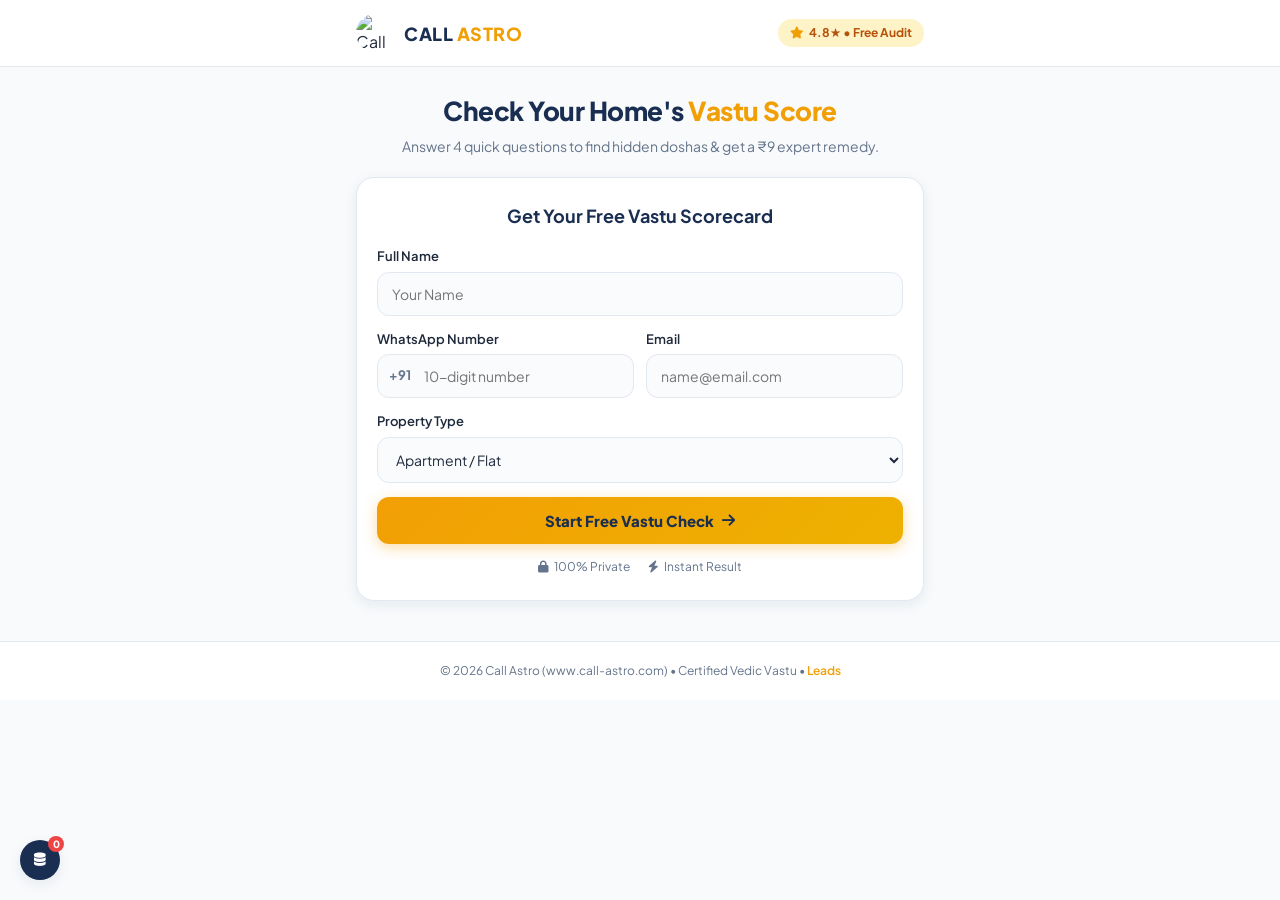
==== index.html @ 2cf06d89 "Initial commit: Call Astro high-converting Vastu landing page" ====
<!DOCTYPE html>
<html lang="en">
<head>
  <meta charset="UTF-8" />
  <meta name="viewport" content="width=device-width, initial-scale=1.0" />
  <title>Call Astro - Free Home Vastu Check</title>
  <meta name="description" content="Instant 60-second Home Vastu Score & Expert Astrologer Remedy for ₹9." />
  
  <link rel="icon" type="image/png" href="https://www.call-astro.com/public/images/Frame%208496.png" />
  
  <!-- Modern Clean Google Font -->
  <link rel="preconnect" href="https://fonts.googleapis.com">
  <link rel="preconnect" href="https://fonts.gstatic.com" crossorigin>
  <link href="https://fonts.googleapis.com/css2?family=Plus+Jakarta+Sans:wght@500;600;700;800&display=swap" rel="stylesheet">
  
  <link rel="stylesheet" href="https://cdnjs.cloudflare.com/ajax/libs/font-awesome/6.5.1/css/all.min.css" />
  <link rel="stylesheet" href="style.css" />
</head>
<body>

  <!-- Minimal Header -->
  <header class="main-header">
    <div class="container header-inner">
      <div class="brand-logo">
        <img src="https://www.call-astro.com/public/images/Frame%208496.png" alt="Call Astro" class="brand-emblem-icon" />
        <span class="brand-name">CALL <span>ASTRO</span></span>
      </div>
      <div class="header-pill">
        <i class="fa-solid fa-star text-gold"></i> 4.8★ • Free Audit
      </div>
    </div>
  </header>

  <!-- Main Funnel Container -->
  <main class="main-content">
    <div class="container">
      
      <!-- Minimal Hero -->
      <section class="hero-intro text-center">
        <h1 class="hero-title">Check Your Home's <span class="highlight-gold">Vastu Score</span></h1>
        <p class="hero-subtitle">Answer 4 quick questions to find hidden doshas & get a ₹9 expert remedy.</p>
      </section>

      <!-- FUNNEL CARD -->
      <div class="funnel-card" id="funnelCard">

        <!-- STEP 1: LEAD CAPTURE -->
        <div class="step-view active" id="step1View">
          <div class="step-header text-center">
            <h2>Get Your Free Vastu Scorecard</h2>
          </div>

          <form id="leadCaptureForm" class="lead-form" novalidate>
            <div class="form-group">
              <label for="userName">Full Name</label>
              <input type="text" id="userName" name="name" placeholder="Your Name" required />
              <div class="field-error" id="nameError">Please enter your name</div>
            </div>

            <div class="form-row">
              <div class="form-group flex-1">
                <label for="userMobile">WhatsApp Number</label>
                <div class="phone-input-wrapper">
                  <span class="country-prefix">+91</span>
                  <input type="tel" id="userMobile" name="mobile" placeholder="10-digit number" maxlength="10" required />
                </div>
                <div class="field-error" id="mobileError">Enter valid 10-digit number</div>
              </div>

              <div class="form-group flex-1">
                <label for="userEmail">Email</label>
                <input type="email" id="userEmail" name="email" placeholder="name@email.com" required />
                <div class="field-error" id="emailError">Enter valid email</div>
              </div>
            </div>

            <div class="form-group">
              <label for="propertyType">Property Type</label>
              <select id="propertyType" name="propertyType">
                <option value="Apartment / Flat">Apartment / Flat</option>
                <option value="Independent House">Independent House</option>
                <option value="Rented Home">Rented Home</option>
                <option value="Office / Shop">Office / Commercial</option>
              </select>
            </div>

            <button type="submit" class="btn-primary" id="btnSubmitLead">
              <span>Start Free Vastu Check</span>
              <i class="fa-solid fa-arrow-right"></i>
            </button>

            <div class="form-guarantees text-center">
              <span><i class="fa-solid fa-lock"></i> 100% Private</span>
              <span><i class="fa-solid fa-bolt"></i> Instant Result</span>
            </div>
          </form>
        </div>

        <!-- STEP 2: QUESTIONS -->
        <div class="step-view" id="step2View">
          
          <div class="quiz-progress-bar">
            <div class="progress-info">
              <span id="questionStepLabel">Question 1 of 4</span>
              <span id="progressPercentage">25%</span>
            </div>
            <div class="progress-track">
              <div class="progress-fill" id="progressFill" style="width: 25%;"></div>
            </div>
          </div>

          <!-- Q1 -->
          <div class="question-container active" data-qindex="1">
            <div class="q-header">
              <h3>1. Which direction does your Main Entrance face?</h3>
            </div>
            <div class="options-grid">
              <button type="button" class="option-card" data-key="entrance" data-score="18" data-val="North / North-East">
                <i class="fa-solid fa-compass opt-icon"></i>
                <span>North / North-East</span>
              </button>
              <button type="button" class="option-card" data-key="entrance" data-score="15" data-val="East">
                <i class="fa-solid fa-sun opt-icon"></i>
                <span>East</span>
              </button>
              <button type="button" class="option-card" data-key="entrance" data-score="6" data-val="South / South-East">
                <i class="fa-solid fa-fire opt-icon"></i>
                <span>South / South-East</span>
              </button>
              <button type="button" class="option-card" data-key="entrance" data-score="4" data-val="South-West">
                <i class="fa-solid fa-triangle-exclamation opt-icon"></i>
                <span>South-West</span>
              </button>
              <button type="button" class="option-card" data-key="entrance" data-score="10" data-val="West / North-West">
                <i class="fa-solid fa-wind opt-icon"></i>
                <span>West / North-West</span>
              </button>
              <button type="button" class="option-card" data-key="entrance" data-score="8" data-val="Not Sure">
                <i class="fa-solid fa-circle-question opt-icon"></i>
                <span>Not Sure</span>
              </button>
            </div>
          </div>

          <!-- Q2 -->
          <div class="question-container" data-qindex="2">
            <div class="q-header">
              <h3>2. Where is your Kitchen (Cooking Stove)?</h3>
            </div>
            <div class="options-grid">
              <button type="button" class="option-card" data-key="kitchen" data-score="20" data-val="South-East (Agni)">
                <i class="fa-solid fa-fire-burner opt-icon"></i>
                <span>South-East (Agni Zone)</span>
              </button>
              <button type="button" class="option-card" data-key="kitchen" data-score="12" data-val="North-West">
                <i class="fa-solid fa-wind opt-icon"></i>
                <span>North-West</span>
              </button>
              <button type="button" class="option-card" data-key="kitchen" data-score="4" data-val="North-East">
                <i class="fa-solid fa-faucet-drip opt-icon"></i>
                <span>North-East (Water Zone)</span>
              </button>
              <button type="button" class="option-card" data-key="kitchen" data-score="5" data-val="South-West">
                <i class="fa-solid fa-triangle-exclamation opt-icon"></i>
                <span>South-West</span>
              </button>
              <button type="button" class="option-card" data-key="kitchen" data-score="8" data-val="Center / Other">
                <i class="fa-solid fa-circle-dot opt-icon"></i>
                <span>Center / Other</span>
              </button>
            </div>
          </div>

          <!-- Q3 -->
          <div class="question-container" data-qindex="3">
            <div class="q-header">
              <h3>3. Where is your Master Bedroom?</h3>
            </div>
            <div class="options-grid">
              <button type="button" class="option-card" data-key="bedroom" data-score="20" data-val="South-West">
                <i class="fa-solid fa-bed opt-icon"></i>
                <span>South-West (Stability)</span>
              </button>
              <button type="button" class="option-card" data-key="bedroom" data-score="14" data-val="South or West">
                <i class="fa-solid fa-shield opt-icon"></i>
                <span>South or West</span>
              </button>
              <button type="button" class="option-card" data-key="bedroom" data-score="5" data-val="North-East">
                <i class="fa-solid fa-cloud-bolt opt-icon"></i>
                <span>North-East</span>
              </button>
              <button type="button" class="option-card" data-key="bedroom" data-score="8" data-val="South-East">
                <i class="fa-solid fa-fire opt-icon"></i>
                <span>South-East</span>
              </button>
              <button type="button" class="option-card" data-key="bedroom" data-score="10" data-val="North-West">
                <i class="fa-solid fa-person-walking opt-icon"></i>
                <span>North-West</span>
              </button>
            </div>
          </div>

          <!-- Q4 -->
          <div class="question-container" data-qindex="4">
            <div class="q-header">
              <h3>4. What is your biggest concern in this house?</h3>
            </div>
            <div class="options-grid">
              <button type="button" class="option-card" data-key="issue" data-score="5" data-val="Money Blockage">
                <i class="fa-solid fa-wallet opt-icon"></i>
                <span>Money Blockage & Cash Drain</span>
              </button>
              <button type="button" class="option-card" data-key="issue" data-score="6" data-val="Health / Sleep">
                <i class="fa-solid fa-heart-pulse opt-icon"></i>
                <span>Health & Sleep Issues</span>
              </button>
              <button type="button" class="option-card" data-key="issue" data-score="7" data-val="Family Arguments">
                <i class="fa-solid fa-people-arrows opt-icon"></i>
                <span>Frequent Arguments & Stress</span>
              </button>
              <button type="button" class="option-card" data-key="issue" data-score="8" data-val="Career Stagnation">
                <i class="fa-solid fa-chart-line-down opt-icon"></i>
                <span>Career / Business Stagnation</span>
              </button>
              <button type="button" class="option-card" data-key="issue" data-score="10" data-val="General Peace">
                <i class="fa-solid fa-peace opt-icon"></i>
                <span>General Peace & Growth</span>
              </button>
            </div>
          </div>

        </div>

        <!-- STEP 3: LOADING -->
        <div class="step-view" id="calculatingView">
          <div class="calculating-box text-center">
            <div class="yantra-spinner">
              <div class="spinning-circle outer"></div>
              <div class="spinning-circle inner"></div>
              <i class="fa-solid fa-om center-icon"></i>
            </div>
            <h3>Calculating Vastu Score...</h3>
            <p class="calculating-sub" id="calculationStatusText">Auditing directional energies...</p>
          </div>
        </div>

        <!-- STEP 4: RESULT SCORECARD & ₹9 OFFER -->
        <div class="step-view" id="step4View">
          
          <div class="result-header text-center">
            <span class="user-greeting">Result for <strong id="resUserName">Friend</strong></span>
            <h2>Home Vastu Health Score</h2>
          </div>

          <div class="score-card-wrapper">
            <div class="score-radial">
              <svg viewBox="0 0 120 120" class="radial-svg">
                <circle cx="60" cy="60" r="50" class="radial-bg" />
                <circle cx="60" cy="60" r="50" class="radial-meter" id="radialMeter" />
              </svg>
              <div class="radial-label">
                <span class="score-val" id="finalScoreDisplay">58</span>
                <span class="score-denom">/ 100</span>
                <span class="score-status" id="scoreStatusWord">Moderate Risk</span>
              </div>
            </div>

            <div class="score-breakdown">
              <div class="meter-bar-item">
                <div class="meter-header">
                  <span>Wealth Energy</span>
                  <span id="financePct">52%</span>
                </div>
                <div class="bar-track"><div class="bar-fill bar-warning" id="financeBar" style="width: 52%"></div></div>
              </div>

              <div class="meter-bar-item">
                <div class="meter-header">
                  <span>Health Index</span>
                  <span id="healthPct">48%</span>
                </div>
                <div class="bar-track"><div class="bar-fill bar-danger" id="healthBar" style="width: 48%"></div></div>
              </div>

              <div class="meter-bar-item">
                <div class="meter-header">
                  <span>Harmony Index</span>
                  <span id="harmonyPct">64%</span>
                </div>
                <div class="bar-track"><div class="bar-fill bar-info" id="harmonyBar" style="width: 64%"></div></div>
              </div>
            </div>
          </div>

          <div class="dosha-alert-pill">
            <i class="fa-solid fa-triangle-exclamation text-danger"></i>
            <span><strong>2 Vastu Doshas Found:</strong> Elemental imbalance detected. 100% curable without demolition.</span>
          </div>

          <!-- THE ₹9 OFFER BOX -->
          <div class="offer-conversion-box text-center">
            <h3>Fix Your Vastu Doshas</h3>
            <p>1-on-1 Consultation with Certified Senior Vastu Astrologer</p>
            
            <div class="price-row">
              <del>₹999</del>
              <span class="deal-price">Pay <strong>₹9</strong> Only</span>
            </div>

            <button type="button" class="btn-primary btn-pay-9" id="btnPay9">
              <span>Fix My Vastu Now - Pay ₹9</span>
              <i class="fa-solid fa-arrow-right"></i>
            </button>

            <div class="prepay-trust-guarantees">
              <span><i class="fa-solid fa-lock"></i> 100% Secure</span>
              <span><i class="fa-solid fa-bolt"></i> Instant Call</span>
              <span><i class="fa-solid fa-rotate-left"></i> Money-back Guarantee</span>
            </div>
          </div>

        </div>

        <!-- STEP 5: POST-PAYMENT HUB -->
        <div class="step-view" id="step5View">
          <div class="success-hub-card text-center">
            
            <div class="check-circle-pulse">
              <i class="fa-solid fa-check"></i>
            </div>
            
            <h2>Payment Successful!</h2>
            <p class="booking-text">Booking ID: <strong id="successHubBookingId">#CA-88219</strong></p>
            <p class="success-hub-sub">
              Your Vastu Consultation is confirmed. Download the app to connect with your assigned astrologer.
            </p>

            <a href="https://play.google.com/store/apps/details?id=com.callastrouser&hl=en_IN" target="_blank" rel="noopener" class="btn-primary btn-playstore-large">
              <i class="fa-brands fa-google-play"></i>
              <span>Download Call Astro App</span>
            </a>

            <div class="post-links-row">
              <a href="#" target="_blank" rel="noopener" class="btn-secondary" id="btnPostWhatsApp">
                <i class="fa-brands fa-whatsapp text-success"></i> WhatsApp Us
              </a>
              <button type="button" class="btn-secondary" onclick="downloadVastuReportPDF()">
                <i class="fa-solid fa-file-pdf text-danger"></i> Download Report PDF
              </button>
            </div>

          </div>
        </div>

      </div>

    </div>
  </main>

  <!-- ₹9 PAYMENT MODAL -->
  <div class="modal-overlay" id="paymentModal">
    <div class="modal-content shadow-premium">
      <button class="modal-close" id="closePaymentModal">&times;</button>
      
      <div class="modal-header text-center">
        <h3>Call Astro Vastu Consultation</h3>
        <p>Unlock complete personalized remedy for ₹9</p>
      </div>

      <div class="payment-methods">
        <div class="upi-apps-grid">
          <div class="upi-app-card" onclick="simulatePayment('Google Pay')">
            <i class="fa-brands fa-google text-primary"></i>
            <span>GPay</span>
          </div>
          <div class="upi-app-card" onclick="simulatePayment('PhonePe')">
            <i class="fa-solid fa-mobile-screen-button text-purple"></i>
            <span>PhonePe</span>
          </div>
          <div class="upi-app-card" onclick="simulatePayment('Paytm')">
            <i class="fa-solid fa-wallet text-cyan"></i>
            <span>Paytm</span>
          </div>
          <div class="upi-app-card" onclick="simulatePayment('UPI QR')">
            <i class="fa-solid fa-qrcode text-dark"></i>
            <span>QR</span>
          </div>
        </div>

        <button type="button" class="btn-primary" id="btnModalPayNow" onclick="simulatePayment('Instant UPI')">
          <span>Pay ₹9 & Connect Astrologer</span>
        </button>
      </div>
    </div>
  </div>

  <!-- ADMIN LEAD MODAL -->
  <div class="modal-overlay" id="adminModal">
    <div class="modal-content admin-modal shadow-premium">
      <button class="modal-close" id="closeAdminModal">&times;</button>
      <div class="modal-header">
        <h3>Captured Leads</h3>
      </div>
      
      <div class="admin-actions">
        <button type="button" class="btn-secondary" id="btnExportCSV"><i class="fa-solid fa-file-csv"></i> Download CSV</button>
        <button type="button" class="btn-secondary" id="btnCopyJSON"><i class="fa-solid fa-copy"></i> Copy Leads</button>
        <button type="button" class="btn-secondary btn-danger-soft" id="btnClearLeads"><i class="fa-solid fa-trash"></i> Clear</button>
      </div>

      <div class="leads-table-wrapper">
        <table class="leads-table">
          <thead>
            <tr>
              <th>Time</th>
              <th>Name</th>
              <th>Phone</th>
              <th>Email</th>
              <th>Score</th>
              <th>Paid?</th>
            </tr>
          </thead>
          <tbody id="leadsTableBody"></tbody>
        </table>
      </div>
    </div>
  </div>

  <!-- FLOATING ADMIN TOGGLE -->
  <button type="button" class="floating-admin-toggle" id="openAdminBtn" title="View Leads">
    <i class="fa-solid fa-database"></i>
    <span class="leads-count-badge" id="leadsBadge">0</span>
  </button>

  <!-- Clean Minimal Footer -->
  <footer class="minimal-footer text-center">
    <div class="container">
      <p>© 2026 Call Astro (www.call-astro.com) • Certified Vedic Vastu • <a href="#" id="footerAdminLink">Leads</a></p>
    </div>
  </footer>

  <script src="app.js"></script>
</body>
</html>
---- style.css ----
/* ==========================================================================
   CALL ASTRO - MINIMAL & CLEAN VASTU FUNNEL
   Color Palette: Deep Navy (#1A2E51), Gold (#EEB100), Saffron (#F29F05)
   ========================================================================== */

:root {
  --primary-navy: #1A2E51;
  --primary-dark: #0F192C;
  --brand-gold: #EEB100;
  --brand-saffron: #F29F05;
  --saffron-gradient: linear-gradient(135deg, #F29F05 0%, #EEB100 100%);
  --navy-gradient: linear-gradient(135deg, #1A2E51 0%, #0D192E 100%);
  
  --bg-body: #F8FAFC;
  --bg-card: #FFFFFF;
  --text-main: #1E293B;
  --text-muted: #64748B;
  --border-light: #E2E8F0;
  
  --color-success: #10B981;
  --color-danger: #EF4444;
  --color-warning: #F59E0B;
  --color-info: #3B82F6;
  
  --radius-sm: 8px;
  --radius-md: 12px;
  --radius-lg: 18px;
  --radius-full: 9999px;
  
  --shadow-sm: 0 1px 3px rgba(0, 0, 0, 0.05);
  --shadow-md: 0 4px 14px rgba(26, 46, 81, 0.08);
  --shadow-lg: 0 12px 32px rgba(26, 46, 81, 0.12);
  
  --font-main: 'Plus Jakarta Sans', -apple-system, BlinkMacSystemFont, sans-serif;
}

*, *::before, *::after {
  box-sizing: border-box;
  margin: 0;
  padding: 0;
}

body {
  font-family: var(--font-main);
  background-color: var(--bg-body);
  color: var(--text-main);
  line-height: 1.5;
  -webkit-font-smoothing: antialiased;
}

a {
  color: inherit;
  text-decoration: none;
}

button {
  font-family: inherit;
  cursor: pointer;
  border: none;
  background: none;
}

.container {
  width: 100%;
  max-width: 600px;
  margin: 0 auto;
  padding: 0 16px;
}

.text-center { text-align: center; }
.text-gold { color: var(--brand-saffron) !important; }
.text-danger { color: var(--color-danger) !important; }
.text-success { color: var(--color-success) !important; }
.text-primary { color: var(--primary-navy) !important; }
.text-purple { color: #8B5CF6 !important; }
.text-cyan { color: #06B6D4 !important; }
.text-dark { color: #1F2937 !important; }

/* --------------------------------------------------------------------------
   Minimal Header
   -------------------------------------------------------------------------- */
.main-header {
  background: #FFFFFF;
  border-bottom: 1px solid var(--border-light);
  padding: 14px 0;
  position: sticky;
  top: 0;
  z-index: 90;
}

.header-inner {
  display: flex;
  align-items: center;
  justify-content: space-between;
}

.brand-logo {
  display: flex;
  align-items: center;
  gap: 10px;
}

.brand-emblem-icon {
  width: 38px;
  height: 38px;
  border-radius: 50%;
  object-fit: contain;
}

.brand-name {
  font-size: 18px;
  font-weight: 800;
  color: var(--primary-navy);
  letter-spacing: 0.5px;
}

.brand-name span {
  color: var(--brand-saffron);
}

.header-pill {
  font-size: 12px;
  font-weight: 700;
  color: #B45309;
  background: #FEF3C7;
  padding: 5px 12px;
  border-radius: var(--radius-full);
  display: inline-flex;
  align-items: center;
  gap: 5px;
}

/* --------------------------------------------------------------------------
   Hero
   -------------------------------------------------------------------------- */
.main-content {
  padding: 24px 0 40px;
}

.hero-intro {
  margin-bottom: 20px;
}

.hero-title {
  font-size: 26px;
  font-weight: 800;
  color: var(--primary-navy);
  letter-spacing: -0.5px;
  margin-bottom: 6px;
}

.hero-title .highlight-gold {
  color: var(--brand-saffron);
}

.hero-subtitle {
  font-size: 14px;
  color: var(--text-muted);
}

/* --------------------------------------------------------------------------
   Funnel Card
   -------------------------------------------------------------------------- */
.funnel-card {
  background: var(--bg-card);
  border: 1px solid var(--border-light);
  border-radius: var(--radius-lg);
  padding: 24px 20px;
  box-shadow: var(--shadow-md);
  position: relative;
}

.step-view {
  display: none;
  animation: fadeIn 0.25s ease forwards;
}

.step-view.active {
  display: block;
}

@keyframes fadeIn {
  from { opacity: 0; transform: translateY(6px); }
  to { opacity: 1; transform: translateY(0); }
}

/* --------------------------------------------------------------------------
   Step 1: Form
   -------------------------------------------------------------------------- */
.step-header h2 {
  font-size: 18px;
  font-weight: 700;
  color: var(--primary-navy);
  margin-bottom: 18px;
}

.form-group {
  margin-bottom: 14px;
}

label {
  display: block;
  font-size: 13px;
  font-weight: 600;
  color: var(--text-main);
  margin-bottom: 5px;
}

input, select {
  width: 100%;
  padding: 12px 14px;
  border: 1.5px solid var(--border-light);
  border-radius: var(--radius-md);
  font-size: 14px;
  font-family: inherit;
  color: var(--text-main);
  background: #FAFBFD;
  outline: none;
  transition: border-color 0.2s;
}

input:focus, select:focus {
  border-color: var(--brand-saffron);
  background: #FFFFFF;
}

.phone-input-wrapper {
  position: relative;
  display: flex;
  align-items: center;
}

.country-prefix {
  position: absolute;
  left: 12px;
  font-weight: 700;
  font-size: 13px;
  color: var(--text-muted);
}

.phone-input-wrapper input {
  padding-left: 46px;
}

.form-row {
  display: flex;
  flex-direction: column;
  gap: 0;
}

@media (min-width: 500px) {
  .form-row {
    flex-direction: row;
    gap: 12px;
  }
  .form-row .flex-1 { flex: 1; }
}

.field-error {
  display: none;
  font-size: 11px;
  color: var(--color-danger);
  margin-top: 3px;
}

.btn-primary {
  width: 100%;
  padding: 14px 20px;
  background: var(--saffron-gradient);
  color: #1A2E51;
  font-size: 15px;
  font-weight: 800;
  border-radius: var(--radius-md);
  display: flex;
  align-items: center;
  justify-content: center;
  gap: 8px;
  margin-top: 10px;
  transition: transform 0.2s, box-shadow 0.2s;
  box-shadow: 0 4px 14px rgba(242, 159, 5, 0.35);
}

.btn-primary:hover {
  transform: translateY(-1px);
  box-shadow: 0 6px 18px rgba(242, 159, 5, 0.45);
}

.form-guarantees {
  display: flex;
  align-items: center;
  justify-content: center;
  gap: 18px;
  font-size: 12px;
  color: var(--text-muted);
  margin-top: 14px;
}

.form-guarantees span {
  display: flex;
  align-items: center;
  gap: 5px;
}

/* --------------------------------------------------------------------------
   Step 2: Questions
   -------------------------------------------------------------------------- */
.quiz-progress-bar {
  margin-bottom: 18px;
}

.progress-info {
  display: flex;
  justify-content: space-between;
  font-size: 12px;
  font-weight: 700;
  color: var(--primary-navy);
  margin-bottom: 6px;
}

.progress-track {
  width: 100%;
  height: 6px;
  background: #EDF2F7;
  border-radius: var(--radius-full);
  overflow: hidden;
}

.progress-fill {
  height: 100%;
  background: var(--saffron-gradient);
  border-radius: var(--radius-full);
  transition: width 0.3s ease;
}

.question-container { display: none; }
.question-container.active { display: block; animation: fadeIn 0.2s ease; }

.q-header h3 {
  font-size: 16px;
  font-weight: 700;
  color: var(--primary-navy);
  margin-bottom: 14px;
}

.options-grid {
  display: flex;
  flex-direction: column;
  gap: 8px;
}

.option-card {
  display: flex;
  align-items: center;
  gap: 12px;
  padding: 13px 16px;
  background: #FAFBFD;
  border: 1.5px solid var(--border-light);
  border-radius: var(--radius-md);
  font-size: 14px;
  font-weight: 600;
  color: var(--primary-navy);
  text-align: left;
  transition: all 0.15s ease;
}

.option-card:hover {
  background: #FFFDF8;
  border-color: var(--brand-saffron);
  transform: translateY(-1px);
}

.opt-icon {
  font-size: 18px;
  color: var(--brand-saffron);
  width: 24px;
  text-align: center;
}

/* --------------------------------------------------------------------------
   Step 3: Loader
   -------------------------------------------------------------------------- */
.calculating-box {
  padding: 30px 10px;
}

.yantra-spinner {
  position: relative;
  width: 60px;
  height: 60px;
  margin: 0 auto 16px;
  display: flex;
  align-items: center;
  justify-content: center;
}

.spinning-circle {
  position: absolute;
  border-radius: 50%;
  border: 3px solid transparent;
}

.spinning-circle.outer {
  width: 60px;
  height: 60px;
  border-top-color: var(--brand-saffron);
  border-bottom-color: var(--brand-gold);
  animation: spin 1.5s linear infinite;
}

.spinning-circle.inner {
  width: 42px;
  height: 42px;
  border-left-color: var(--primary-navy);
  border-right-color: #38BDF8;
  animation: spinReverse 1s linear infinite;
}

.center-icon {
  font-size: 18px;
  color: var(--brand-saffron);
}

@keyframes spin {
  from { transform: rotate(0deg); }
  to { transform: rotate(360deg); }
}

@keyframes spinReverse {
  from { transform: rotate(0deg); }
  to { transform: rotate(-360deg); }
}

.calculating-box h3 {
  font-size: 17px;
  font-weight: 700;
  color: var(--primary-navy);
  margin-bottom: 4px;
}

.calculating-sub {
  font-size: 13px;
  color: var(--text-muted);
}

/* --------------------------------------------------------------------------
   Step 4: Result & ₹9 Pitch
   -------------------------------------------------------------------------- */
.result-header {
  margin-bottom: 16px;
}

.user-greeting {
  font-size: 12px;
  color: var(--text-muted);
  display: block;
}

.result-header h2 {
  font-size: 20px;
  font-weight: 800;
  color: var(--primary-navy);
}

.score-card-wrapper {
  background: #FAFBFD;
  border: 1px solid var(--border-light);
  border-radius: var(--radius-md);
  padding: 16px;
  display: flex;
  align-items: center;
  gap: 20px;
  margin-bottom: 14px;
}

.score-radial {
  position: relative;
  width: 100px;
  height: 100px;
  flex-shrink: 0;
}

.radial-svg {
  width: 100%;
  height: 100%;
  transform: rotate(-90deg);
}

.radial-bg {
  fill: none;
  stroke: #E2E8F0;
  stroke-width: 9;
}

.radial-meter {
  fill: none;
  stroke: var(--color-danger);
  stroke-width: 9;
  stroke-linecap: round;
  stroke-dasharray: 314;
  stroke-dashoffset: 130;
  transition: stroke-dashoffset 1s ease-out;
}

.radial-label {
  position: absolute;
  top: 0;
  left: 0;
  width: 100%;
  height: 100%;
  display: flex;
  flex-direction: column;
  align-items: center;
  justify-content: center;
}

.score-val {
  font-size: 24px;
  font-weight: 800;
  color: var(--primary-navy);
  line-height: 1;
}

.score-denom {
  font-size: 10px;
  color: var(--text-muted);
}

.score-status {
  font-size: 9px;
  font-weight: 800;
  color: var(--color-danger);
  background: #FEE2E2;
  padding: 1px 6px;
  border-radius: var(--radius-full);
  margin-top: 3px;
}

.score-breakdown {
  width: 100%;
  display: flex;
  flex-direction: column;
  gap: 10px;
}

.meter-header {
  display: flex;
  justify-content: space-between;
  font-size: 12px;
  font-weight: 600;
  margin-bottom: 3px;
}

.bar-track {
  width: 100%;
  height: 6px;
  background: #E2E8F0;
  border-radius: var(--radius-full);
  overflow: hidden;
}

.bar-fill {
  height: 100%;
  border-radius: var(--radius-full);
}

.bar-warning { background: var(--color-warning); }
.bar-danger { background: var(--color-danger); }
.bar-info { background: #3B82F6; }

.dosha-alert-pill {
  background: #FEF3C7;
  border: 1px solid #FDE68A;
  border-radius: var(--radius-md);
  padding: 10px 14px;
  font-size: 12px;
  color: #92400E;
  display: flex;
  align-items: center;
  gap: 8px;
  margin-bottom: 16px;
}

/* Offer Box */
.offer-conversion-box {
  background: var(--navy-gradient);
  border-radius: var(--radius-md);
  padding: 20px 16px;
  color: #FFFFFF;
}

.offer-conversion-box h3 {
  font-size: 18px;
  font-weight: 800;
  color: #FFF2D6;
  margin-bottom: 2px;
}

.offer-conversion-box p {
  font-size: 13px;
  color: #CBD5E1;
  margin-bottom: 12px;
}

.price-row {
  margin-bottom: 14px;
  display: flex;
  align-items: center;
  justify-content: center;
  gap: 10px;
}

.price-row del {
  font-size: 14px;
  color: #94A3B8;
}

.deal-price {
  font-size: 16px;
  color: #FFF2D6;
}

.deal-price strong {
  font-size: 26px;
  color: #FDE047;
}

.prepay-trust-guarantees {
  display: flex;
  align-items: center;
  justify-content: center;
  gap: 14px;
  font-size: 11px;
  color: #94A3B8;
  margin-top: 12px;
  flex-wrap: wrap;
}

.prepay-trust-guarantees span {
  display: flex;
  align-items: center;
  gap: 4px;
}

/* --------------------------------------------------------------------------
   Step 5: Post-Payment Hub
   -------------------------------------------------------------------------- */
.success-hub-card {
  padding: 16px 8px;
}

.check-circle-pulse {
  width: 52px;
  height: 52px;
  background: #DCFCE7;
  color: #16A34A;
  border-radius: 50%;
  display: flex;
  align-items: center;
  justify-content: center;
  font-size: 24px;
  margin: 0 auto 12px;
}

.success-hub-card h2 {
  font-size: 20px;
  font-weight: 800;
  color: var(--primary-navy);
  margin-bottom: 4px;
}

.booking-text {
  font-size: 13px;
  color: #0284C7;
  margin-bottom: 8px;
}

.success-hub-sub {
  font-size: 13px;
  color: var(--text-muted);
  margin-bottom: 20px;
}

.btn-playstore-large {
  padding: 14px;
  background: #38BDF8;
  color: #0F172A;
  margin-bottom: 12px;
}

.post-links-row {
  display: flex;
  gap: 8px;
}

.btn-secondary {
  flex: 1;
  padding: 10px;
  background: #F1F5F9;
  border: 1px solid var(--border-light);
  border-radius: var(--radius-md);
  font-size: 13px;
  font-weight: 700;
  color: var(--primary-navy);
  display: flex;
  align-items: center;
  justify-content: center;
  gap: 6px;
}

/* --------------------------------------------------------------------------
   Modals
   -------------------------------------------------------------------------- */
.modal-overlay {
  position: fixed;
  top: 0;
  left: 0;
  width: 100%;
  height: 100%;
  background: rgba(15, 25, 44, 0.7);
  backdrop-filter: blur(3px);
  z-index: 999;
  display: none;
  align-items: center;
  justify-content: center;
  padding: 16px;
}

.modal-overlay.active {
  display: flex;
}

.modal-content {
  background: #FFFFFF;
  border-radius: var(--radius-lg);
  max-width: 400px;
  width: 100%;
  padding: 24px 20px;
  position: relative;
}

.modal-close {
  position: absolute;
  top: 12px;
  right: 14px;
  font-size: 24px;
  color: var(--text-muted);
}

.modal-header h3 {
  font-size: 17px;
  font-weight: 800;
  color: var(--primary-navy);
  margin-bottom: 2px;
}

.modal-header p {
  font-size: 12px;
  color: var(--text-muted);
  margin-bottom: 16px;
}

.upi-apps-grid {
  display: grid;
  grid-template-columns: repeat(4, 1fr);
  gap: 8px;
  margin-bottom: 16px;
}

.upi-app-card {
  border: 1.5px solid var(--border-light);
  border-radius: var(--radius-md);
  padding: 10px 4px;
  text-align: center;
  cursor: pointer;
}

.upi-app-card:hover {
  border-color: var(--brand-saffron);
}

.upi-app-card i {
  font-size: 20px;
  display: block;
  margin-bottom: 3px;
}

.upi-app-card span {
  font-size: 11px;
  font-weight: 700;
}

/* Admin Leads */
.modal-content.admin-modal {
  max-width: 680px;
}

.admin-actions {
  display: flex;
  gap: 8px;
  margin-bottom: 12px;
}

.btn-danger-soft {
  background: #FEE2E2;
  color: #DC2626;
}

.leads-table-wrapper {
  overflow-x: auto;
  border: 1px solid var(--border-light);
  border-radius: var(--radius-sm);
  max-height: 360px;
}

.leads-table {
  width: 100%;
  border-collapse: collapse;
  font-size: 12px;
}

.leads-table th, .leads-table td {
  padding: 8px 10px;
  border-bottom: 1px solid var(--border-light);
}

.leads-table th {
  background: #F8FAFC;
  font-weight: 700;
}

.floating-admin-toggle {
  position: fixed;
  bottom: 20px;
  left: 20px;
  width: 40px;
  height: 40px;
  background: var(--primary-navy);
  color: #FFFFFF;
  border-radius: 50%;
  display: flex;
  align-items: center;
  justify-content: center;
  box-shadow: var(--shadow-md);
  z-index: 80;
}

.leads-count-badge {
  position: absolute;
  top: -4px;
  right: -4px;
  background: #EF4444;
  color: #fff;
  font-size: 10px;
  font-weight: 800;
  width: 16px;
  height: 16px;
  border-radius: 50%;
  display: flex;
  align-items: center;
  justify-content: center;
}

/* Minimal Footer */
.minimal-footer {
  padding: 20px 0;
  font-size: 12px;
  color: var(--text-muted);
  border-top: 1px solid var(--border-light);
  background: #FFFFFF;
}

.minimal-footer a {
  color: var(--brand-saffron);
  font-weight: 600;
}
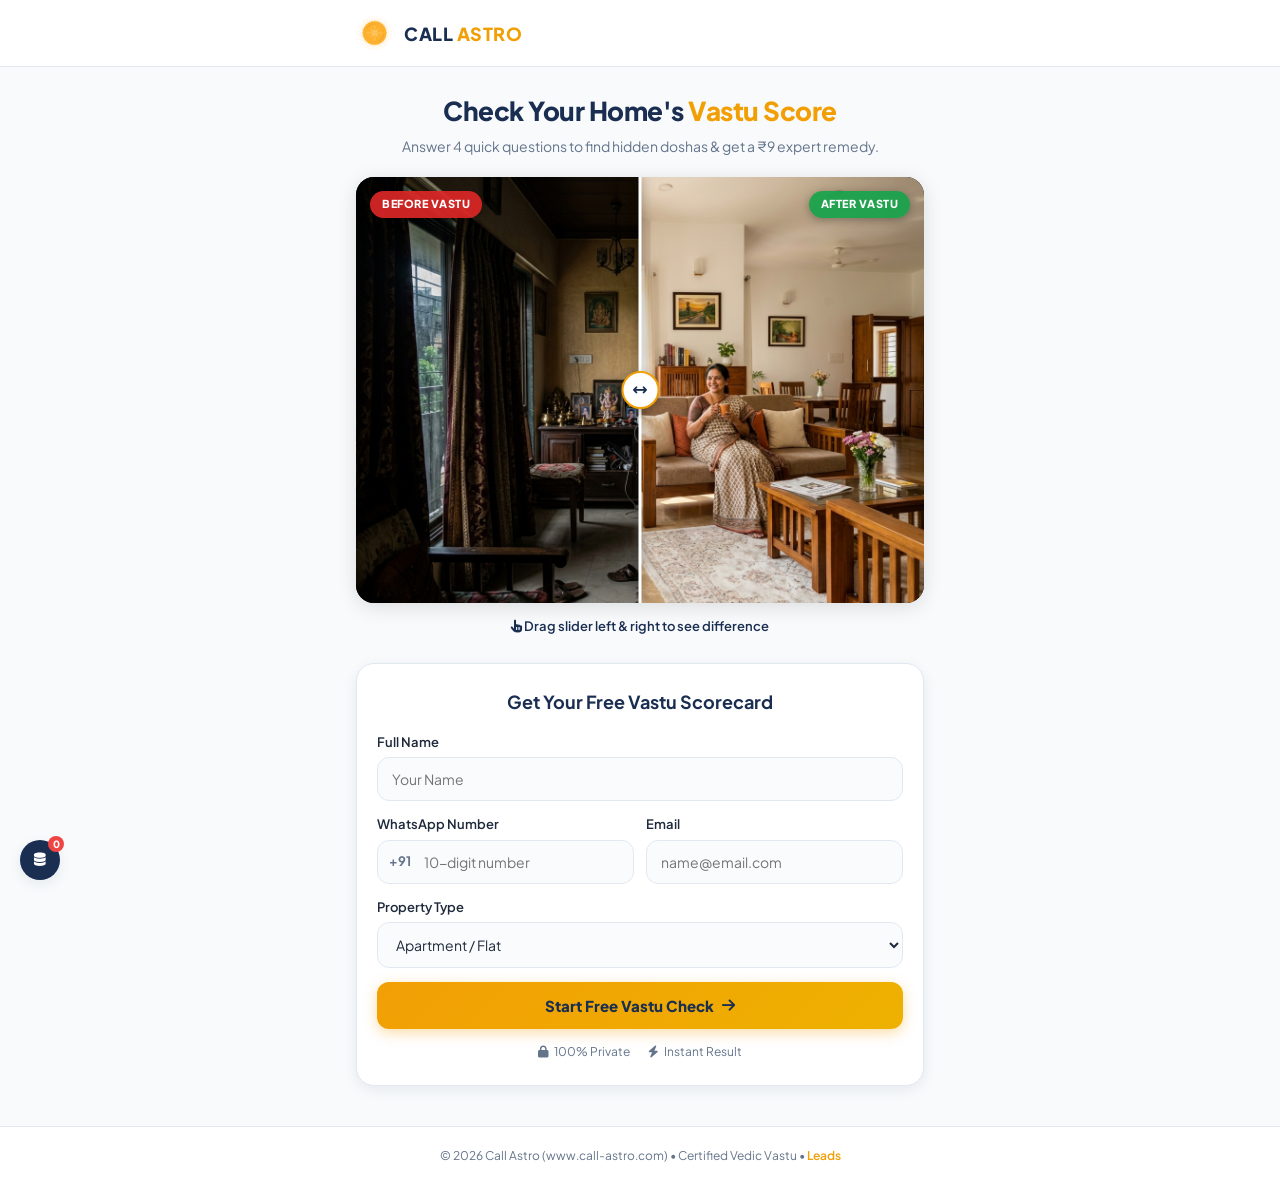
==== commit 141dabdd: "Update Vastu landing page: Hero Before/After slider, fix calculation, remove header badge" ====
--- a/index.html
+++ b/index.html
@@ -6,7 +6,7 @@
   <title>Call Astro - Free Home Vastu Check</title>
   <meta name="description" content="Instant 60-second Home Vastu Score & Expert Astrologer Remedy for ₹9." />
   
-  <link rel="icon" type="image/png" href="https://www.call-astro.com/public/images/Frame%208496.png" />
+  <link rel="icon" type="image/png" href="frame_8496.png" />
   
   <!-- Modern Clean Google Font -->
   <link rel="preconnect" href="https://fonts.googleapis.com">
@@ -22,11 +22,8 @@
   <header class="main-header">
     <div class="container header-inner">
       <div class="brand-logo">
-        <img src="https://www.call-astro.com/public/images/Frame%208496.png" alt="Call Astro" class="brand-emblem-icon" />
+        <img src="frame_8496.png" alt="Call Astro" class="brand-emblem-icon" />
         <span class="brand-name">CALL <span>ASTRO</span></span>
-      </div>
-      <div class="header-pill">
-        <i class="fa-solid fa-star text-gold"></i> 4.8★ • Free Audit
       </div>
     </div>
   </header>
@@ -39,6 +36,33 @@
       <section class="hero-intro text-center">
         <h1 class="hero-title">Check Your Home's <span class="highlight-gold">Vastu Score</span></h1>
         <p class="hero-subtitle">Answer 4 quick questions to find hidden doshas & get a ₹9 expert remedy.</p>
+
+        <!-- HERO BEFORE & AFTER SLIDER -->
+        <div class="hero-slider-wrap">
+          <div class="ba-slide-container" id="baSlideContainer" style="--clip-pos: 50%;">
+            <!-- After Image (Base) -->
+            <img src="vastu_after.jpg" alt="After Vastu Remedy" class="ba-slide-img ba-img-after" draggable="false" />
+            <span class="ba-float-tag tag-after">AFTER VASTU</span>
+
+            <!-- Before Image (Clipped) -->
+            <img src="vastu_before.jpg" alt="Before Vastu" class="ba-slide-img ba-img-before" draggable="false" />
+            <span class="ba-float-tag tag-before">BEFORE VASTU</span>
+
+            <!-- Divider Line with Knob -->
+            <div class="ba-slider-divider">
+              <div class="ba-slider-knob">
+                <i class="fa-solid fa-arrows-left-right"></i>
+              </div>
+            </div>
+
+            <!-- Native Range Slider for Touch and Click/Drag -->
+            <input type="range" min="0" max="100" value="50" class="ba-slider-range" id="baRange" aria-label="Slide to compare before and after vastu" />
+          </div>
+
+          <div class="ba-slider-hint text-center">
+            <span><i class="fa-solid fa-hand-pointer"></i> Drag slider left & right to see difference</span>
+          </div>
+        </div>
       </section>
 
       <!-- FUNNEL CARD -->
@@ -348,9 +372,9 @@
                 <i class="fa-solid fa-file-pdf text-danger"></i> Download Report PDF
               </button>
             </div>
-
-          </div>
-        </div>
+          </div>
+        </div>
+      </div>
 
       </div>
 
@@ -365,6 +389,9 @@
       <div class="modal-header text-center">
         <h3>Call Astro Vastu Consultation</h3>
         <p>Unlock complete personalized remedy for ₹9</p>
+        <p class="modal-client-preview" style="font-size: 13px; color: #64748B; margin-top: 4px;">
+          For: <strong id="modalClientName" style="color: #1A2E51;">Friend</strong> (<span id="modalClientPhone">+91</span>)
+        </p>
       </div>
 
       <div class="payment-methods">
--- a/style.css
+++ b/style.css
@@ -873,3 +873,137 @@
   color: var(--brand-saffron);
   font-weight: 600;
 }
+
+/* --------------------------------------------------------------------------
+   Form Error State Highlighting
+   -------------------------------------------------------------------------- */
+.form-group input.has-error,
+.form-group select.has-error {
+  border-color: var(--color-danger) !important;
+  background-color: #FEF2F2 !important;
+  box-shadow: 0 0 0 3px rgba(239, 68, 68, 0.15) !important;
+}
+
+/* --------------------------------------------------------------------------
+   Hero Before & After Comparison Slider
+   -------------------------------------------------------------------------- */
+.hero-slider-wrap {
+  margin: 20px auto 26px;
+  width: 100%;
+  max-width: 600px;
+}
+
+.ba-slide-container {
+  position: relative;
+  width: 100%;
+  aspect-ratio: 4 / 3;
+  border-radius: var(--radius-lg);
+  overflow: hidden;
+  box-shadow: 0 4px 20px rgba(0, 0, 0, 0.12);
+  user-select: none;
+  background: #0F172A;
+}
+
+.ba-slide-img {
+  position: absolute;
+  top: 0;
+  left: 0;
+  width: 100%;
+  height: 100%;
+  object-fit: cover;
+  pointer-events: none;
+}
+
+.ba-img-after {
+  z-index: 1;
+}
+
+.ba-img-before {
+  z-index: 2;
+  clip-path: inset(0 calc(100% - var(--clip-pos, 50%)) 0 0);
+  -webkit-clip-path: inset(0 calc(100% - var(--clip-pos, 50%)) 0 0);
+}
+
+.ba-float-tag {
+  position: absolute;
+  top: 14px;
+  font-size: 11px;
+  font-weight: 800;
+  letter-spacing: 0.5px;
+  padding: 5px 12px;
+  border-radius: var(--radius-full);
+  box-shadow: 0 2px 8px rgba(0, 0, 0, 0.3);
+  pointer-events: none;
+}
+
+.tag-before {
+  left: 14px;
+  background: rgba(220, 38, 38, 0.92);
+  color: #FFFFFF;
+  z-index: 4;
+}
+
+.tag-after {
+  right: 14px;
+  background: rgba(22, 163, 74, 0.92);
+  color: #FFFFFF;
+  z-index: 3;
+}
+
+.ba-slider-divider {
+  position: absolute;
+  top: 0;
+  bottom: 0;
+  left: var(--clip-pos, 50%);
+  width: 3px;
+  background: #FFFFFF;
+  box-shadow: 0 0 10px rgba(0, 0, 0, 0.5);
+  z-index: 5;
+  transform: translateX(-50%);
+  pointer-events: none;
+}
+
+.ba-slider-knob {
+  position: absolute;
+  top: 50%;
+  left: 50%;
+  transform: translate(-50%, -50%);
+  width: 38px;
+  height: 38px;
+  background: #FFFFFF;
+  color: #1A2E51;
+  border: 2.5px solid #F29F05;
+  border-radius: 50%;
+  display: flex;
+  align-items: center;
+  justify-content: center;
+  font-size: 14px;
+  box-shadow: 0 4px 12px rgba(0, 0, 0, 0.3);
+}
+
+.ba-slider-range {
+  position: absolute;
+  top: 0;
+  left: 0;
+  width: 100%;
+  height: 100%;
+  margin: 0;
+  opacity: 0;
+  z-index: 10;
+  cursor: ew-resize;
+  -webkit-appearance: none;
+  appearance: none;
+}
+
+.ba-slider-hint {
+  margin-top: 14px;
+  font-size: 13px;
+  font-weight: 600;
+  color: var(--primary-navy);
+  display: flex;
+  align-items: center;
+  justify-content: center;
+  gap: 6px;
+}
+
+
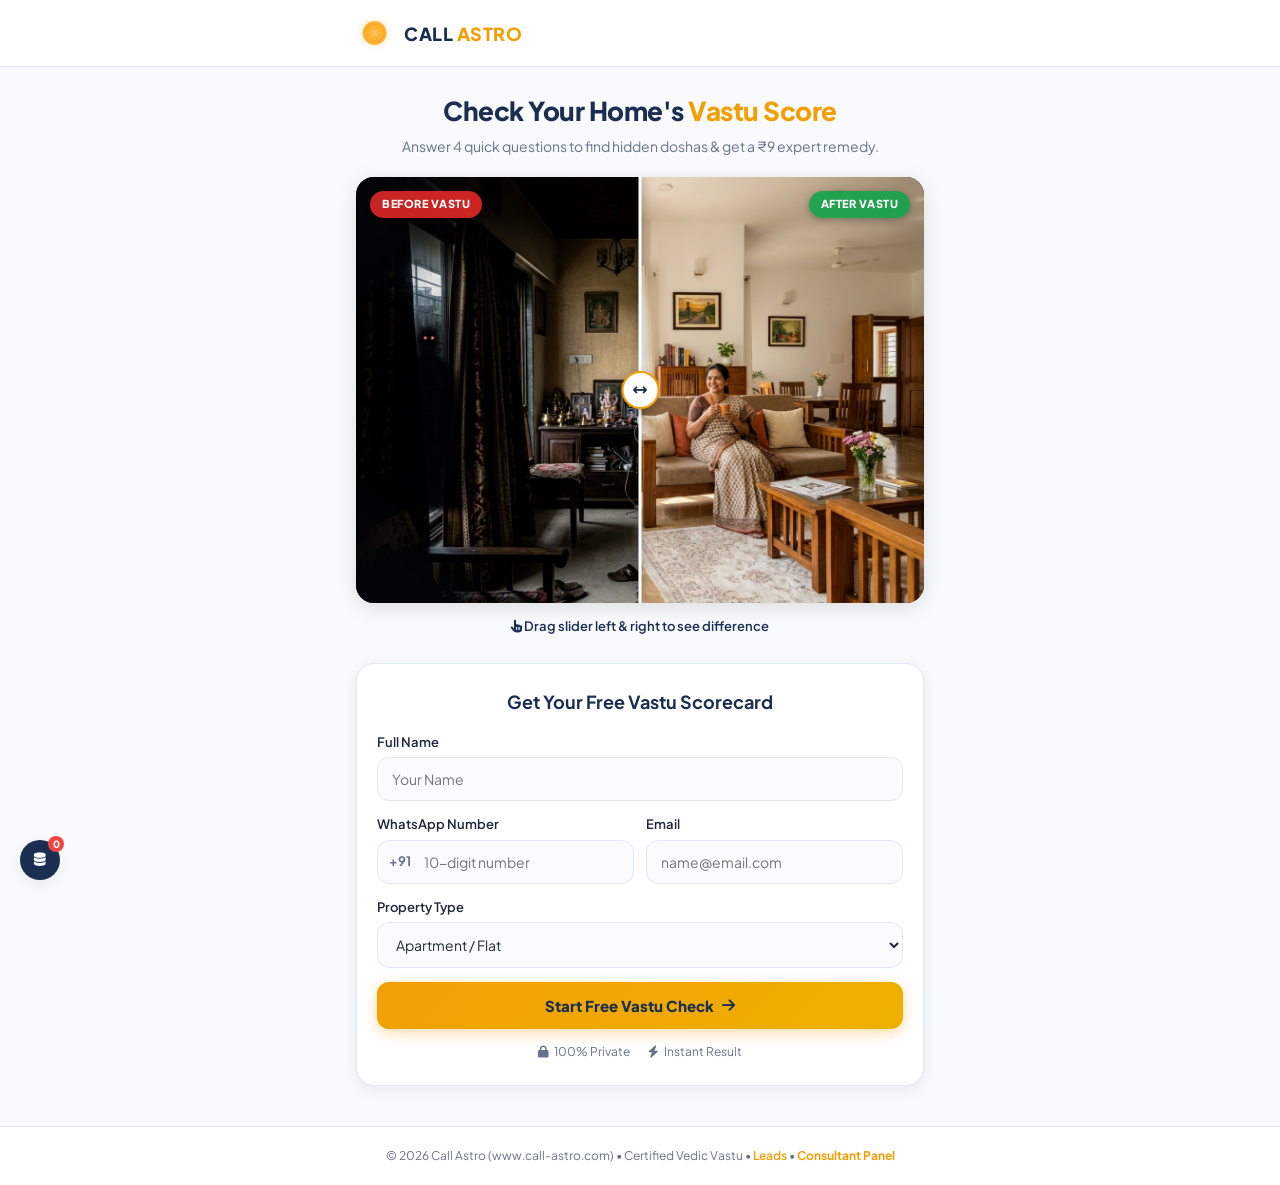
==== commit d2b588cc: "Add B2B Vastu Consultant landing page with video, features, photo carousel, form, ₹9 trial, and What" ====
--- a/index.html
+++ b/index.html
@@ -462,7 +462,7 @@
   <!-- Clean Minimal Footer -->
   <footer class="minimal-footer text-center">
     <div class="container">
-      <p>© 2026 Call Astro (www.call-astro.com) • Certified Vedic Vastu • <a href="#" id="footerAdminLink">Leads</a></p>
+      <p>© 2026 Call Astro (www.call-astro.com) • Certified Vedic Vastu • <a href="#" id="footerAdminLink">Leads</a> • <a href="b2b.html" style="color: #F29F05; font-weight: 700;">Consultant Panel</a></p>
     </div>
   </footer>
 
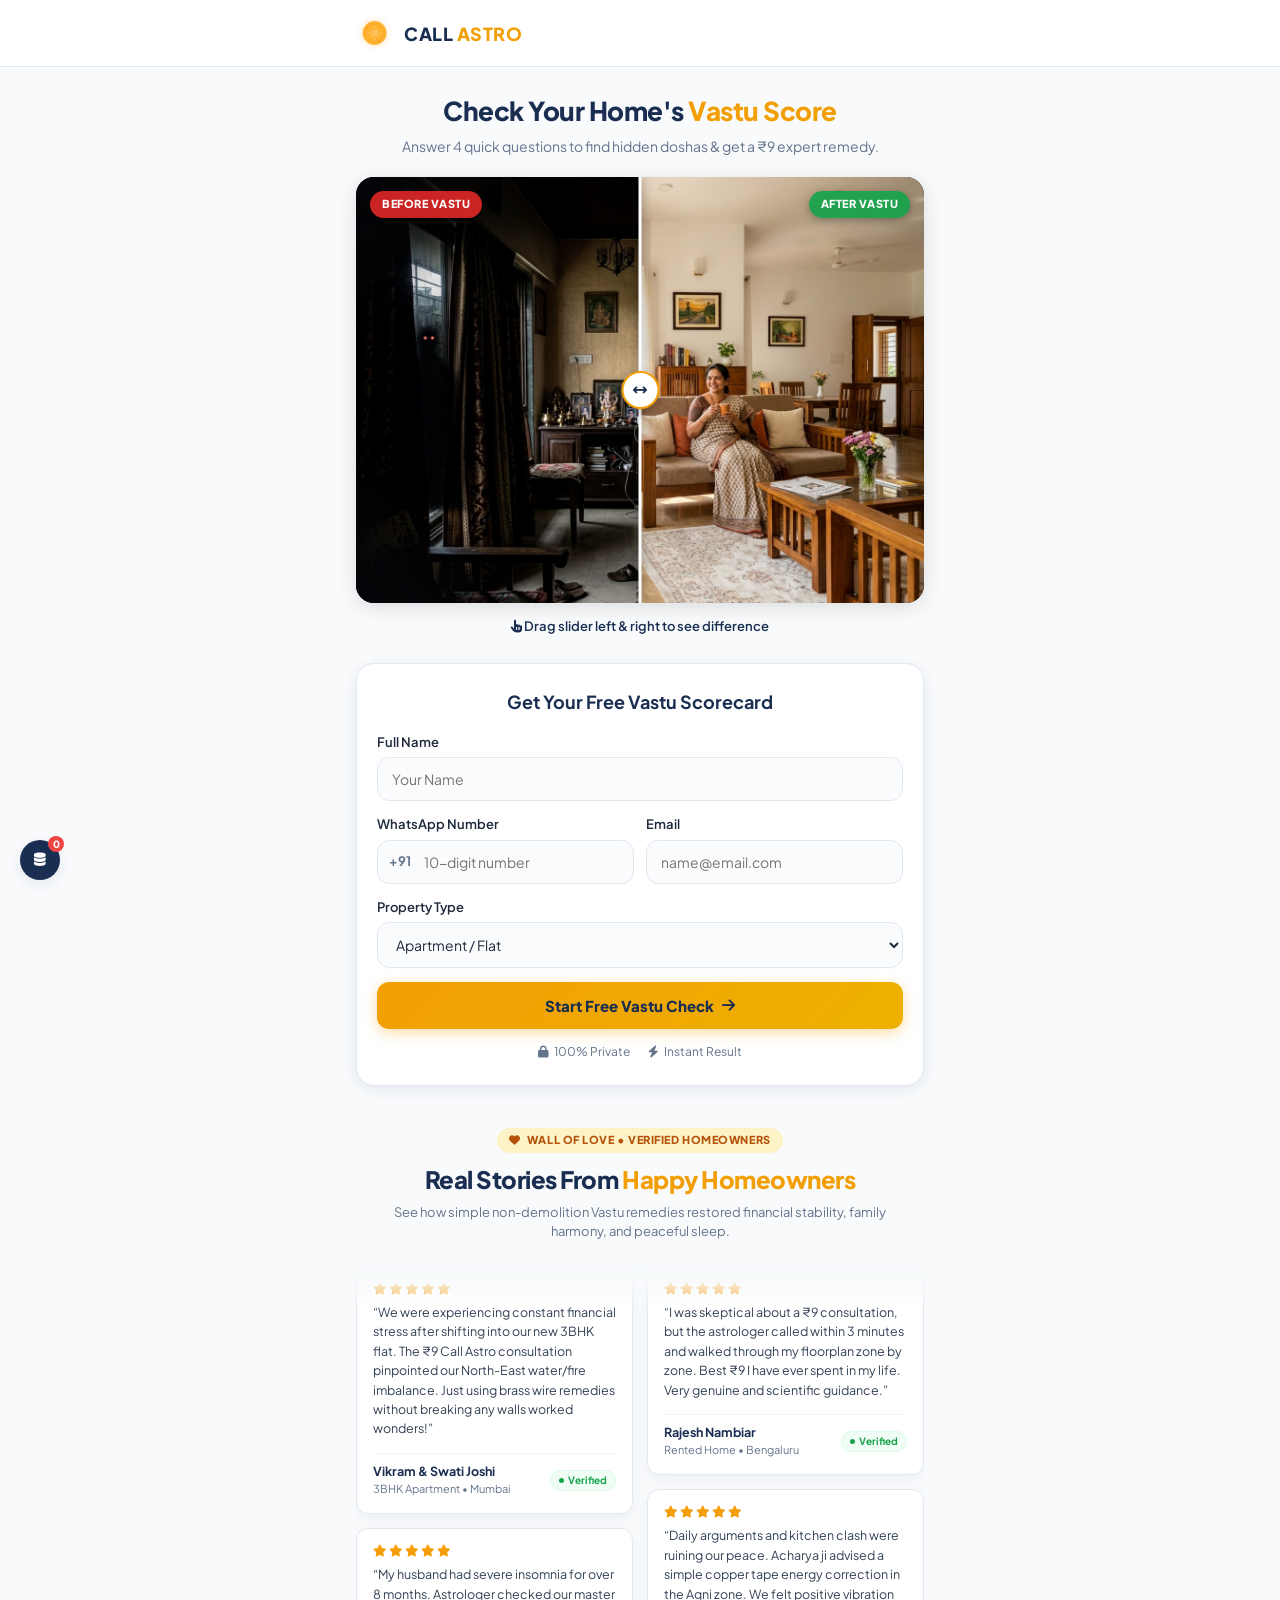
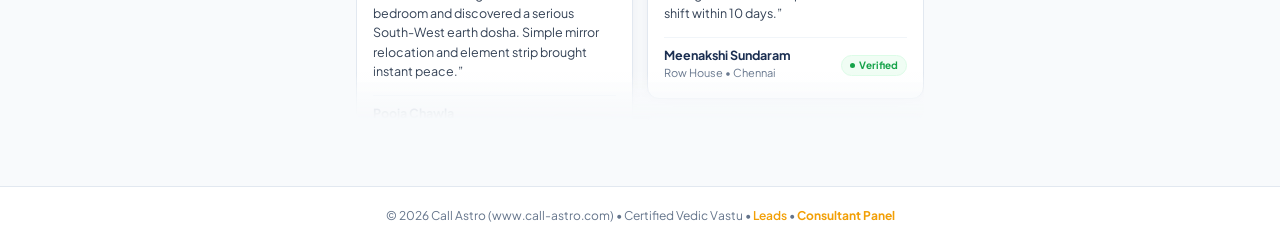
==== commit 1c8cbe04: "Add Nova-style Wall of Love infinite marquee review section to B2B and Consumer landing pages" ====
--- a/index.html
+++ b/index.html
@@ -376,7 +376,164 @@
         </div>
       </div>
 
-      </div>
+      <!-- NOVA-STYLE WALL OF LOVE / HOMEOWNER SUCCESS REVIEWS -->
+      <section class="consumer-reviews-section" id="consumerReviews">
+        <div class="consumer-reviews-header text-center">
+          <div class="consumer-pill-tag">
+            <i class="fa-solid fa-heart"></i> WALL OF LOVE • VERIFIED HOMEOWNERS
+          </div>
+          <h2 class="consumer-reviews-title">
+            Real Stories From <span>Happy Homeowners</span>
+          </h2>
+          <p class="consumer-reviews-sub">
+            See how simple non-demolition Vastu remedies restored financial stability, family harmony, and peaceful sleep.
+          </p>
+        </div>
+
+        <div class="consumer-marquee-viewport mask-marquee-vertical">
+          <div class="consumer-fade-overlay top"></div>
+          <div class="consumer-fade-overlay bottom"></div>
+
+          <div class="consumer-marquee-grid">
+            <!-- Column 1 (Scrolls Up) -->
+            <div class="consumer-marquee-col animate-marquee-up-slow pause-hover">
+              <div class="consumer-review-card">
+                <div class="card-stars">
+                  <i class="fa-solid fa-star"></i><i class="fa-solid fa-star"></i><i class="fa-solid fa-star"></i><i class="fa-solid fa-star"></i><i class="fa-solid fa-star"></i>
+                </div>
+                <p class="card-text">
+                  “We were experiencing constant financial stress after shifting into our new 3BHK flat. The ₹9 Call Astro consultation pinpointed our North-East water/fire imbalance. Just using brass wire remedies without breaking any walls worked wonders!”
+                </p>
+                <div class="card-footer">
+                  <div>
+                    <strong class="card-name">Vikram & Swati Joshi</strong>
+                    <span class="card-loc">3BHK Apartment • Mumbai</span>
+                  </div>
+                  <span class="card-badge"><span class="badge-dot"></span> Verified</span>
+                </div>
+              </div>
+
+              <div class="consumer-review-card">
+                <div class="card-stars">
+                  <i class="fa-solid fa-star"></i><i class="fa-solid fa-star"></i><i class="fa-solid fa-star"></i><i class="fa-solid fa-star"></i><i class="fa-solid fa-star"></i>
+                </div>
+                <p class="card-text">
+                  “My husband had severe insomnia for over 8 months. Astrologer checked our master bedroom and discovered a serious South-West earth dosha. Simple mirror relocation and element strip brought instant peace.”
+                </p>
+                <div class="card-footer">
+                  <div>
+                    <strong class="card-name">Pooja Chawla</strong>
+                    <span class="card-loc">Independent Villa • Gurugram</span>
+                  </div>
+                  <span class="card-badge"><span class="badge-dot"></span> Verified</span>
+                </div>
+              </div>
+
+              <!-- Duplicate for seamless loop -->
+              <div class="consumer-review-card">
+                <div class="card-stars">
+                  <i class="fa-solid fa-star"></i><i class="fa-solid fa-star"></i><i class="fa-solid fa-star"></i><i class="fa-solid fa-star"></i><i class="fa-solid fa-star"></i>
+                </div>
+                <p class="card-text">
+                  “We were experiencing constant financial stress after shifting into our new 3BHK flat. The ₹9 Call Astro consultation pinpointed our North-East water/fire imbalance. Just using brass wire remedies without breaking any walls worked wonders!”
+                </p>
+                <div class="card-footer">
+                  <div>
+                    <strong class="card-name">Vikram & Swati Joshi</strong>
+                    <span class="card-loc">3BHK Apartment • Mumbai</span>
+                  </div>
+                  <span class="card-badge"><span class="badge-dot"></span> Verified</span>
+                </div>
+              </div>
+
+              <div class="consumer-review-card">
+                <div class="card-stars">
+                  <i class="fa-solid fa-star"></i><i class="fa-solid fa-star"></i><i class="fa-solid fa-star"></i><i class="fa-solid fa-star"></i><i class="fa-solid fa-star"></i>
+                </div>
+                <p class="card-text">
+                  “My husband had severe insomnia for over 8 months. Astrologer checked our master bedroom and discovered a serious South-West earth dosha. Simple mirror relocation and element strip brought instant peace.”
+                </p>
+                <div class="card-footer">
+                  <div>
+                    <strong class="card-name">Pooja Chawla</strong>
+                    <span class="card-loc">Independent Villa • Gurugram</span>
+                  </div>
+                  <span class="card-badge"><span class="badge-dot"></span> Verified</span>
+                </div>
+              </div>
+            </div>
+
+            <!-- Column 2 (Scrolls Down) -->
+            <div class="consumer-marquee-col animate-marquee-down-slow pause-hover">
+              <div class="consumer-review-card">
+                <div class="card-stars">
+                  <i class="fa-solid fa-star"></i><i class="fa-solid fa-star"></i><i class="fa-solid fa-star"></i><i class="fa-solid fa-star"></i><i class="fa-solid fa-star"></i>
+                </div>
+                <p class="card-text">
+                  “I was skeptical about a ₹9 consultation, but the astrologer called within 3 minutes and walked through my floorplan zone by zone. Best ₹9 I have ever spent in my life. Very genuine and scientific guidance.”
+                </p>
+                <div class="card-footer">
+                  <div>
+                    <strong class="card-name">Rajesh Nambiar</strong>
+                    <span class="card-loc">Rented Home • Bengaluru</span>
+                  </div>
+                  <span class="card-badge"><span class="badge-dot"></span> Verified</span>
+                </div>
+              </div>
+
+              <div class="consumer-review-card">
+                <div class="card-stars">
+                  <i class="fa-solid fa-star"></i><i class="fa-solid fa-star"></i><i class="fa-solid fa-star"></i><i class="fa-solid fa-star"></i><i class="fa-solid fa-star"></i>
+                </div>
+                <p class="card-text">
+                  “Daily arguments and kitchen clash were ruining our peace. Acharya ji advised a simple copper tape energy correction in the Agni zone. We felt positive vibration shift within 10 days.”
+                </p>
+                <div class="card-footer">
+                  <div>
+                    <strong class="card-name">Meenakshi Sundaram</strong>
+                    <span class="card-loc">Row House • Chennai</span>
+                  </div>
+                  <span class="card-badge"><span class="badge-dot"></span> Verified</span>
+                </div>
+              </div>
+
+              <!-- Duplicate for seamless loop -->
+              <div class="consumer-review-card">
+                <div class="card-stars">
+                  <i class="fa-solid fa-star"></i><i class="fa-solid fa-star"></i><i class="fa-solid fa-star"></i><i class="fa-solid fa-star"></i><i class="fa-solid fa-star"></i>
+                </div>
+                <p class="card-text">
+                  “I was skeptical about a ₹9 consultation, but the astrologer called within 3 minutes and walked through my floorplan zone by zone. Best ₹9 I have ever spent in my life. Very genuine and scientific guidance.”
+                </p>
+                <div class="card-footer">
+                  <div>
+                    <strong class="card-name">Rajesh Nambiar</strong>
+                    <span class="card-loc">Rented Home • Bengaluru</span>
+                  </div>
+                  <span class="card-badge"><span class="badge-dot"></span> Verified</span>
+                </div>
+              </div>
+
+              <div class="consumer-review-card">
+                <div class="card-stars">
+                  <i class="fa-solid fa-star"></i><i class="fa-solid fa-star"></i><i class="fa-solid fa-star"></i><i class="fa-solid fa-star"></i><i class="fa-solid fa-star"></i>
+                </div>
+                <p class="card-text">
+                  “Daily arguments and kitchen clash were ruining our peace. Acharya ji advised a simple copper tape energy correction in the Agni zone. We felt positive vibration shift within 10 days.”
+                </p>
+                <div class="card-footer">
+                  <div>
+                    <strong class="card-name">Meenakshi Sundaram</strong>
+                    <span class="card-loc">Row House • Chennai</span>
+                  </div>
+                  <span class="card-badge"><span class="badge-dot"></span> Verified</span>
+                </div>
+              </div>
+            </div>
+
+          </div>
+        </div>
+      </section>
 
     </div>
   </main>
--- a/style.css
+++ b/style.css
@@ -1006,4 +1006,207 @@
   gap: 6px;
 }
 
-
+/* ==========================================================================
+   Nova-Style Wall of Love Section (Consumer Landing Page)
+   ========================================================================== */
+.consumer-reviews-section {
+  margin-top: 40px;
+  margin-bottom: 24px;
+}
+
+.consumer-reviews-header {
+  text-align: center;
+  margin-bottom: 20px;
+}
+
+.consumer-pill-tag {
+  display: inline-flex;
+  align-items: center;
+  gap: 6px;
+  background: #FEF3C7;
+  color: #B45309;
+  font-size: 11px;
+  font-weight: 800;
+  letter-spacing: 0.05em;
+  padding: 4px 12px;
+  border-radius: var(--radius-full);
+  margin-bottom: 8px;
+  text-transform: uppercase;
+}
+
+.consumer-reviews-title {
+  font-size: 24px;
+  font-weight: 800;
+  color: var(--primary-navy);
+  letter-spacing: -0.02em;
+  margin-bottom: 6px;
+}
+
+.consumer-reviews-title span {
+  color: var(--brand-saffron);
+}
+
+.consumer-reviews-sub {
+  font-size: 13px;
+  color: var(--text-muted);
+  max-width: 500px;
+  margin: 0 auto;
+  line-height: 1.5;
+}
+
+.consumer-marquee-viewport {
+  position: relative;
+  height: 460px;
+  overflow: hidden;
+  border-radius: var(--radius-md);
+  padding: 4px 0;
+}
+
+.mask-marquee-vertical {
+  mask-image: linear-gradient(to bottom, transparent 0%, black 10%, black 90%, transparent 100%);
+  -webkit-mask-image: linear-gradient(to bottom, transparent 0%, black 10%, black 90%, transparent 100%);
+}
+
+.consumer-fade-overlay {
+  pointer-events: none;
+  position: absolute;
+  left: 0;
+  right: 0;
+  height: 50px;
+  z-index: 20;
+}
+
+.consumer-fade-overlay.top {
+  top: 0;
+  background: linear-gradient(to bottom, var(--bg-body), transparent);
+}
+
+.consumer-fade-overlay.bottom {
+  bottom: 0;
+  background: linear-gradient(to top, var(--bg-body), transparent);
+}
+
+.consumer-marquee-grid {
+  display: grid;
+  grid-template-columns: repeat(2, 1fr);
+  gap: 14px;
+  height: 100%;
+  align-items: start;
+}
+
+.consumer-marquee-col {
+  display: flex;
+  flex-direction: column;
+  gap: 14px;
+  will-change: transform;
+}
+
+@keyframes consumer-marquee-up {
+  0% { transform: translateY(0); }
+  100% { transform: translateY(-50%); }
+}
+
+@keyframes consumer-marquee-down {
+  0% { transform: translateY(-50%); }
+  100% { transform: translateY(0); }
+}
+
+.animate-marquee-up-slow {
+  animation: consumer-marquee-up 32s linear infinite;
+}
+
+.animate-marquee-down-slow {
+  animation: consumer-marquee-down 36s linear infinite;
+}
+
+.pause-hover:hover {
+  animation-play-state: paused;
+}
+
+.consumer-review-card {
+  background: #FFFFFF;
+  border: 1px solid var(--border-light);
+  border-radius: var(--radius-md);
+  padding: 16px;
+  box-shadow: 0 4px 14px rgba(26, 46, 81, 0.05);
+  transition: transform 0.2s ease, border-color 0.2s ease, box-shadow 0.2s ease;
+  display: flex;
+  flex-direction: column;
+  justify-content: space-between;
+}
+
+.consumer-review-card:hover {
+  border-color: #FCD34D;
+  box-shadow: 0 8px 20px -4px rgba(242, 159, 5, 0.15);
+}
+
+.card-stars {
+  color: #F59E0B;
+  font-size: 12px;
+  display: flex;
+  gap: 2px;
+  margin-bottom: 8px;
+}
+
+.card-text {
+  font-size: 12.5px;
+  color: #334155;
+  line-height: 1.55;
+  margin-bottom: 14px;
+}
+
+.card-footer {
+  display: flex;
+  align-items: center;
+  justify-content: space-between;
+  padding-top: 10px;
+  border-top: 1px solid #F1F5F9;
+  gap: 6px;
+}
+
+.card-name {
+  display: block;
+  font-size: 12.5px;
+  font-weight: 700;
+  color: var(--primary-navy);
+  line-height: 1.2;
+}
+
+.card-loc {
+  display: block;
+  font-size: 11px;
+  color: var(--text-muted);
+  margin-top: 2px;
+}
+
+.card-badge {
+  display: inline-flex;
+  align-items: center;
+  gap: 4px;
+  padding: 2px 8px;
+  border-radius: var(--radius-full);
+  background: #F0FDF4;
+  border: 1px solid #DCFCE7;
+  font-size: 10px;
+  font-weight: 700;
+  color: #16A34A;
+  flex-shrink: 0;
+}
+
+.card-badge .badge-dot {
+  width: 5px;
+  height: 5px;
+  border-radius: 50%;
+  background: #16A34A;
+}
+
+@media (max-width: 480px) {
+  .consumer-marquee-grid {
+    grid-template-columns: 1fr;
+  }
+  .consumer-marquee-col:nth-child(2) {
+    display: none;
+  }
+}
+
+
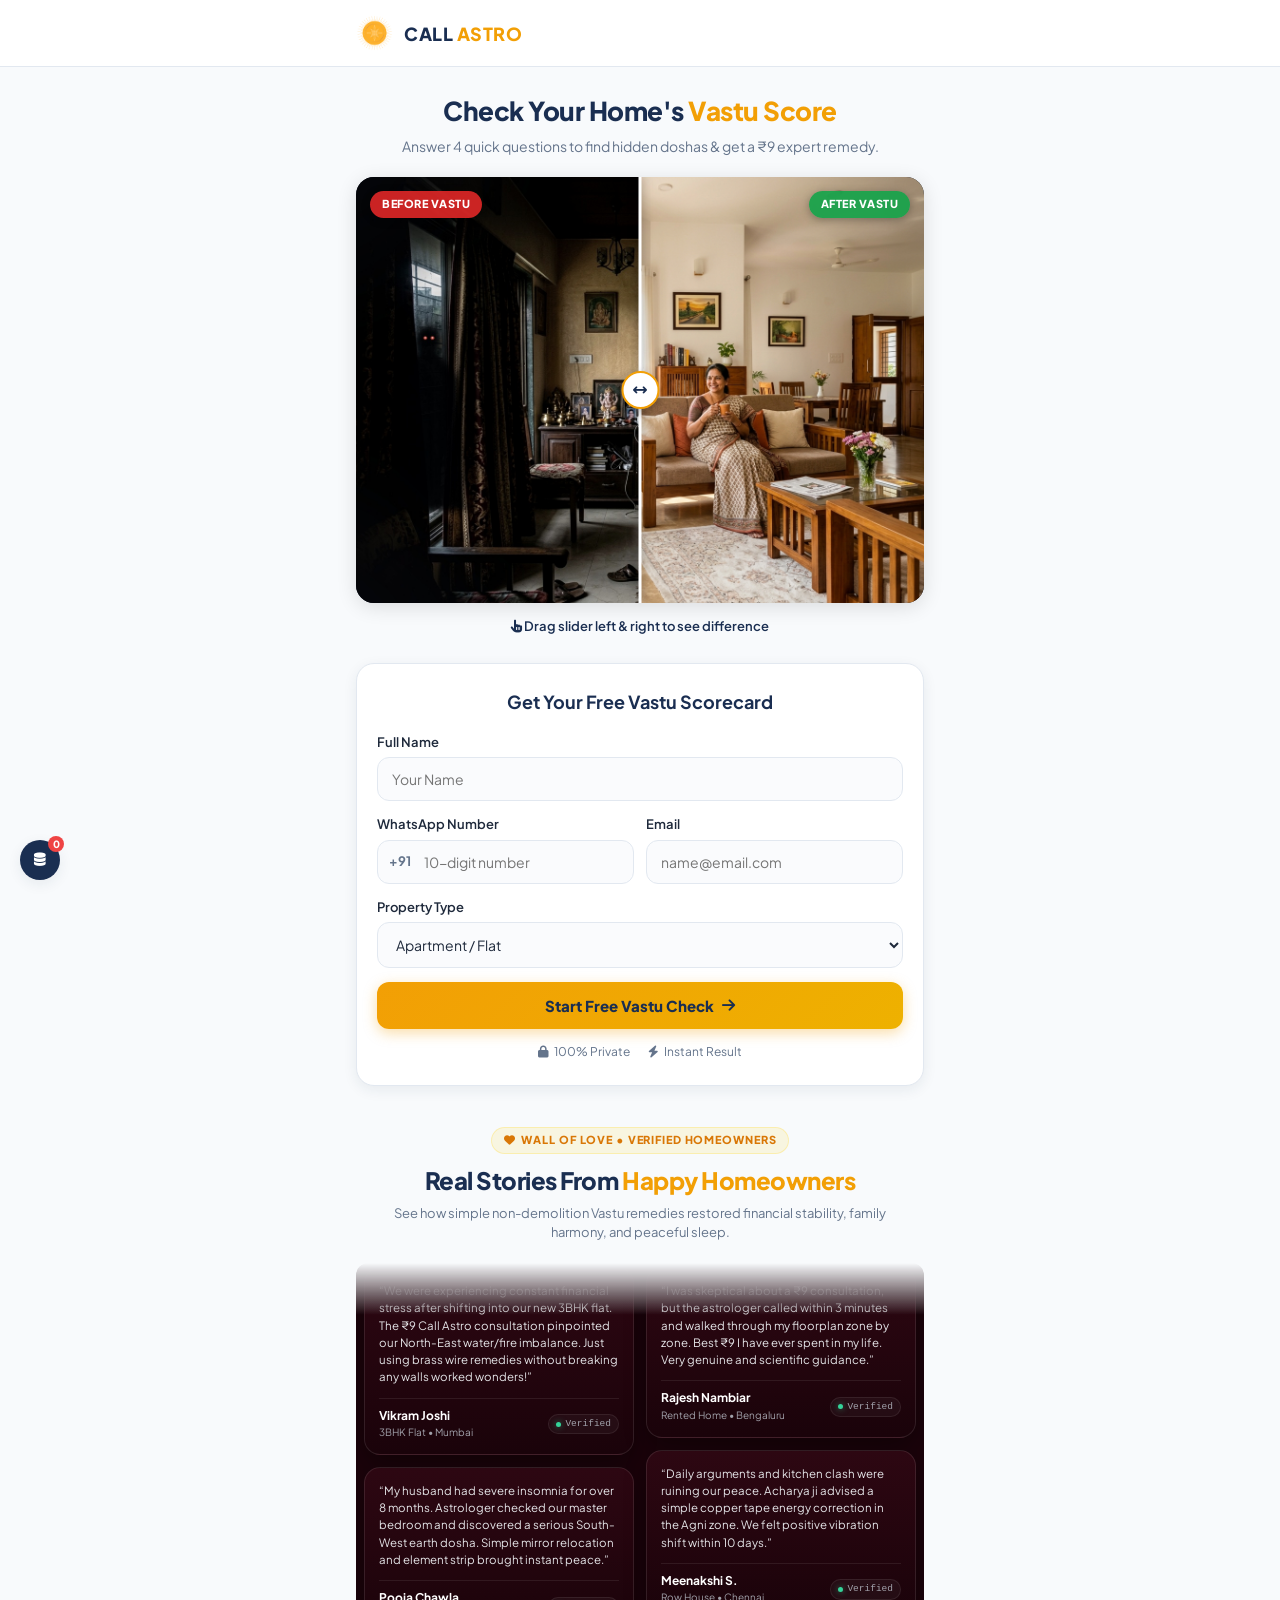
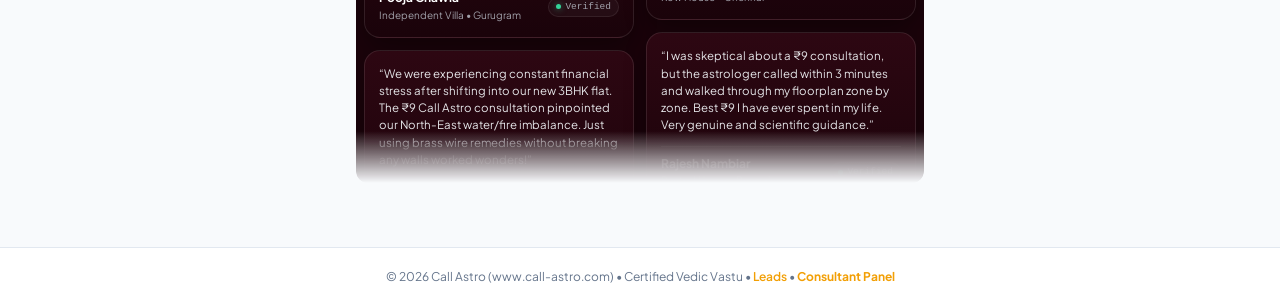
==== commit a62067f4: "Apply exact Nova dark wine card gradient, typography, and emerald verified badge to review animation" ====
--- a/index.html
+++ b/index.html
@@ -398,25 +398,19 @@
             <!-- Column 1 (Scrolls Up) -->
             <div class="consumer-marquee-col animate-marquee-up-slow pause-hover">
               <div class="consumer-review-card">
-                <div class="card-stars">
-                  <i class="fa-solid fa-star"></i><i class="fa-solid fa-star"></i><i class="fa-solid fa-star"></i><i class="fa-solid fa-star"></i><i class="fa-solid fa-star"></i>
-                </div>
                 <p class="card-text">
                   “We were experiencing constant financial stress after shifting into our new 3BHK flat. The ₹9 Call Astro consultation pinpointed our North-East water/fire imbalance. Just using brass wire remedies without breaking any walls worked wonders!”
                 </p>
                 <div class="card-footer">
                   <div>
-                    <strong class="card-name">Vikram & Swati Joshi</strong>
-                    <span class="card-loc">3BHK Apartment • Mumbai</span>
-                  </div>
-                  <span class="card-badge"><span class="badge-dot"></span> Verified</span>
-                </div>
-              </div>
-
-              <div class="consumer-review-card">
-                <div class="card-stars">
-                  <i class="fa-solid fa-star"></i><i class="fa-solid fa-star"></i><i class="fa-solid fa-star"></i><i class="fa-solid fa-star"></i><i class="fa-solid fa-star"></i>
-                </div>
+                    <strong class="card-name">Vikram Joshi</strong>
+                    <span class="card-loc">3BHK Flat • Mumbai</span>
+                  </div>
+                  <span class="card-badge"><span class="badge-dot"></span> Verified</span>
+                </div>
+              </div>
+
+              <div class="consumer-review-card">
                 <p class="card-text">
                   “My husband had severe insomnia for over 8 months. Astrologer checked our master bedroom and discovered a serious South-West earth dosha. Simple mirror relocation and element strip brought instant peace.”
                 </p>
@@ -431,25 +425,19 @@
 
               <!-- Duplicate for seamless loop -->
               <div class="consumer-review-card">
-                <div class="card-stars">
-                  <i class="fa-solid fa-star"></i><i class="fa-solid fa-star"></i><i class="fa-solid fa-star"></i><i class="fa-solid fa-star"></i><i class="fa-solid fa-star"></i>
-                </div>
                 <p class="card-text">
                   “We were experiencing constant financial stress after shifting into our new 3BHK flat. The ₹9 Call Astro consultation pinpointed our North-East water/fire imbalance. Just using brass wire remedies without breaking any walls worked wonders!”
                 </p>
                 <div class="card-footer">
                   <div>
-                    <strong class="card-name">Vikram & Swati Joshi</strong>
-                    <span class="card-loc">3BHK Apartment • Mumbai</span>
-                  </div>
-                  <span class="card-badge"><span class="badge-dot"></span> Verified</span>
-                </div>
-              </div>
-
-              <div class="consumer-review-card">
-                <div class="card-stars">
-                  <i class="fa-solid fa-star"></i><i class="fa-solid fa-star"></i><i class="fa-solid fa-star"></i><i class="fa-solid fa-star"></i><i class="fa-solid fa-star"></i>
-                </div>
+                    <strong class="card-name">Vikram Joshi</strong>
+                    <span class="card-loc">3BHK Flat • Mumbai</span>
+                  </div>
+                  <span class="card-badge"><span class="badge-dot"></span> Verified</span>
+                </div>
+              </div>
+
+              <div class="consumer-review-card">
                 <p class="card-text">
                   “My husband had severe insomnia for over 8 months. Astrologer checked our master bedroom and discovered a serious South-West earth dosha. Simple mirror relocation and element strip brought instant peace.”
                 </p>
@@ -466,9 +454,6 @@
             <!-- Column 2 (Scrolls Down) -->
             <div class="consumer-marquee-col animate-marquee-down-slow pause-hover">
               <div class="consumer-review-card">
-                <div class="card-stars">
-                  <i class="fa-solid fa-star"></i><i class="fa-solid fa-star"></i><i class="fa-solid fa-star"></i><i class="fa-solid fa-star"></i><i class="fa-solid fa-star"></i>
-                </div>
                 <p class="card-text">
                   “I was skeptical about a ₹9 consultation, but the astrologer called within 3 minutes and walked through my floorplan zone by zone. Best ₹9 I have ever spent in my life. Very genuine and scientific guidance.”
                 </p>
@@ -482,15 +467,12 @@
               </div>
 
               <div class="consumer-review-card">
-                <div class="card-stars">
-                  <i class="fa-solid fa-star"></i><i class="fa-solid fa-star"></i><i class="fa-solid fa-star"></i><i class="fa-solid fa-star"></i><i class="fa-solid fa-star"></i>
-                </div>
                 <p class="card-text">
                   “Daily arguments and kitchen clash were ruining our peace. Acharya ji advised a simple copper tape energy correction in the Agni zone. We felt positive vibration shift within 10 days.”
                 </p>
                 <div class="card-footer">
                   <div>
-                    <strong class="card-name">Meenakshi Sundaram</strong>
+                    <strong class="card-name">Meenakshi S.</strong>
                     <span class="card-loc">Row House • Chennai</span>
                   </div>
                   <span class="card-badge"><span class="badge-dot"></span> Verified</span>
@@ -499,9 +481,6 @@
 
               <!-- Duplicate for seamless loop -->
               <div class="consumer-review-card">
-                <div class="card-stars">
-                  <i class="fa-solid fa-star"></i><i class="fa-solid fa-star"></i><i class="fa-solid fa-star"></i><i class="fa-solid fa-star"></i><i class="fa-solid fa-star"></i>
-                </div>
                 <p class="card-text">
                   “I was skeptical about a ₹9 consultation, but the astrologer called within 3 minutes and walked through my floorplan zone by zone. Best ₹9 I have ever spent in my life. Very genuine and scientific guidance.”
                 </p>
@@ -515,15 +494,12 @@
               </div>
 
               <div class="consumer-review-card">
-                <div class="card-stars">
-                  <i class="fa-solid fa-star"></i><i class="fa-solid fa-star"></i><i class="fa-solid fa-star"></i><i class="fa-solid fa-star"></i><i class="fa-solid fa-star"></i>
-                </div>
                 <p class="card-text">
                   “Daily arguments and kitchen clash were ruining our peace. Acharya ji advised a simple copper tape energy correction in the Agni zone. We felt positive vibration shift within 10 days.”
                 </p>
                 <div class="card-footer">
                   <div>
-                    <strong class="card-name">Meenakshi Sundaram</strong>
+                    <strong class="card-name">Meenakshi S.</strong>
                     <span class="card-loc">Row House • Chennai</span>
                   </div>
                   <span class="card-badge"><span class="badge-dot"></span> Verified</span>
--- a/style.css
+++ b/style.css
@@ -1007,7 +1007,7 @@
 }
 
 /* ==========================================================================
-   Nova-Style Wall of Love Section (Consumer Landing Page)
+   Nova-Style Wall of Love Section (Consumer Landing Page - Exact Nova Theme)
    ========================================================================== */
 .consumer-reviews-section {
   margin-top: 40px;
@@ -1023,11 +1023,12 @@
   display: inline-flex;
   align-items: center;
   gap: 6px;
-  background: #FEF3C7;
-  color: #B45309;
+  background: rgba(255, 210, 31, 0.12);
+  color: #D97706;
+  border: 1px solid rgba(255, 210, 31, 0.25);
   font-size: 11px;
   font-weight: 800;
-  letter-spacing: 0.05em;
+  letter-spacing: 0.08em;
   padding: 4px 12px;
   border-radius: var(--radius-full);
   margin-bottom: 8px;
@@ -1056,10 +1057,11 @@
 
 .consumer-marquee-viewport {
   position: relative;
-  height: 460px;
+  height: 520px;
   overflow: hidden;
   border-radius: var(--radius-md);
   padding: 4px 0;
+  background: #1A030A;
 }
 
 .mask-marquee-vertical {
@@ -1072,32 +1074,33 @@
   position: absolute;
   left: 0;
   right: 0;
-  height: 50px;
+  height: 52px;
   z-index: 20;
 }
 
 .consumer-fade-overlay.top {
   top: 0;
-  background: linear-gradient(to bottom, var(--bg-body), transparent);
+  background: linear-gradient(to bottom, #1A030A, rgba(26, 3, 10, 0.8) 60%, transparent);
 }
 
 .consumer-fade-overlay.bottom {
   bottom: 0;
-  background: linear-gradient(to top, var(--bg-body), transparent);
+  background: linear-gradient(to top, #1A030A, rgba(26, 3, 10, 0.8) 60%, transparent);
 }
 
 .consumer-marquee-grid {
   display: grid;
   grid-template-columns: repeat(2, 1fr);
-  gap: 14px;
+  gap: 12px;
   height: 100%;
+  padding: 0 8px;
   align-items: start;
 }
 
 .consumer-marquee-col {
   display: flex;
   flex-direction: column;
-  gap: 14px;
+  gap: 12px;
   will-change: transform;
 }
 
@@ -1112,47 +1115,41 @@
 }
 
 .animate-marquee-up-slow {
-  animation: consumer-marquee-up 32s linear infinite;
+  animation: consumer-marquee-up 34s linear infinite;
 }
 
 .animate-marquee-down-slow {
-  animation: consumer-marquee-down 36s linear infinite;
+  animation: consumer-marquee-down 38s linear infinite;
 }
 
 .pause-hover:hover {
   animation-play-state: paused;
 }
 
+/* Nova card styling from screenshot */
 .consumer-review-card {
-  background: #FFFFFF;
-  border: 1px solid var(--border-light);
-  border-radius: var(--radius-md);
-  padding: 16px;
-  box-shadow: 0 4px 14px rgba(26, 46, 81, 0.05);
-  transition: transform 0.2s ease, border-color 0.2s ease, box-shadow 0.2s ease;
+  background: linear-gradient(180deg, #2D0712 0%, #24050E 50%, #1A030A 100%);
+  border: 1px solid rgba(255, 255, 255, 0.1);
+  border-radius: 16px;
+  padding: 14px;
+  box-shadow: 0 10px 25px -4px rgba(0, 0, 0, 0.4);
+  transition: border-color 0.3s ease, box-shadow 0.3s ease;
   display: flex;
   flex-direction: column;
   justify-content: space-between;
 }
 
 .consumer-review-card:hover {
-  border-color: #FCD34D;
-  box-shadow: 0 8px 20px -4px rgba(242, 159, 5, 0.15);
-}
-
-.card-stars {
-  color: #F59E0B;
-  font-size: 12px;
-  display: flex;
-  gap: 2px;
-  margin-bottom: 8px;
+  border-color: rgba(255, 210, 31, 0.4);
+  box-shadow: 0 12px 30px -4px rgba(0, 0, 0, 0.6);
 }
 
 .card-text {
-  font-size: 12.5px;
-  color: #334155;
-  line-height: 1.55;
-  margin-bottom: 14px;
+  font-size: 11.5px;
+  color: #E4E4E7; /* text-zinc-200 */
+  line-height: 1.5;
+  margin-bottom: 12px;
+  font-weight: 400;
 }
 
 .card-footer {
@@ -1160,53 +1157,88 @@
   align-items: center;
   justify-content: space-between;
   padding-top: 10px;
-  border-top: 1px solid #F1F5F9;
-  gap: 6px;
+  border-top: 1px solid rgba(255, 255, 255, 0.08);
+  gap: 4px;
 }
 
 .card-name {
   display: block;
-  font-size: 12.5px;
+  font-size: 12px;
   font-weight: 700;
-  color: var(--primary-navy);
+  color: #FFFFFF;
   line-height: 1.2;
+  white-space: nowrap;
+  overflow: hidden;
+  text-overflow: ellipsis;
 }
 
 .card-loc {
   display: block;
-  font-size: 11px;
-  color: var(--text-muted);
+  font-size: 10px;
+  color: #A1A1AA; /* text-zinc-400 */
   margin-top: 2px;
+  white-space: nowrap;
+  overflow: hidden;
+  text-overflow: ellipsis;
 }
 
 .card-badge {
+  flex-shrink: 0;
   display: inline-flex;
   align-items: center;
   gap: 4px;
-  padding: 2px 8px;
+  padding: 2px 7px;
   border-radius: var(--radius-full);
-  background: #F0FDF4;
-  border: 1px solid #DCFCE7;
-  font-size: 10px;
-  font-weight: 700;
-  color: #16A34A;
-  flex-shrink: 0;
+  background: rgba(255, 255, 255, 0.04);
+  border: 1px solid rgba(255, 255, 255, 0.08);
+  font-size: 9.5px;
+  font-family: monospace;
+  color: #A1A1AA;
 }
 
 .card-badge .badge-dot {
   width: 5px;
   height: 5px;
   border-radius: 50%;
-  background: #16A34A;
+  background: #34D399; /* emerald-400 */
+  box-shadow: 0 0 6px rgba(52, 211, 153, 0.6);
 }
 
 @media (max-width: 480px) {
+  .consumer-marquee-viewport {
+    height: 480px;
+  }
   .consumer-marquee-grid {
-    grid-template-columns: 1fr;
+    grid-template-columns: repeat(2, 1fr) !important;
+    gap: 8px !important;
+    padding: 0 4px !important;
   }
   .consumer-marquee-col:nth-child(2) {
-    display: none;
+    display: flex !important;
   }
-}
-
-
+  .consumer-review-card {
+    padding: 11px 9px !important;
+    border-radius: 12px !important;
+  }
+  .card-text {
+    font-size: 11px !important;
+    line-height: 1.45 !important;
+    margin-bottom: 8px !important;
+  }
+  .card-name {
+    font-size: 11px !important;
+  }
+  .card-loc {
+    font-size: 9px !important;
+  }
+  .card-badge {
+    padding: 1px 5px !important;
+    font-size: 8.5px !important;
+  }
+  .card-badge .badge-dot {
+    width: 4px !important;
+    height: 4px !important;
+  }
+}
+
+
